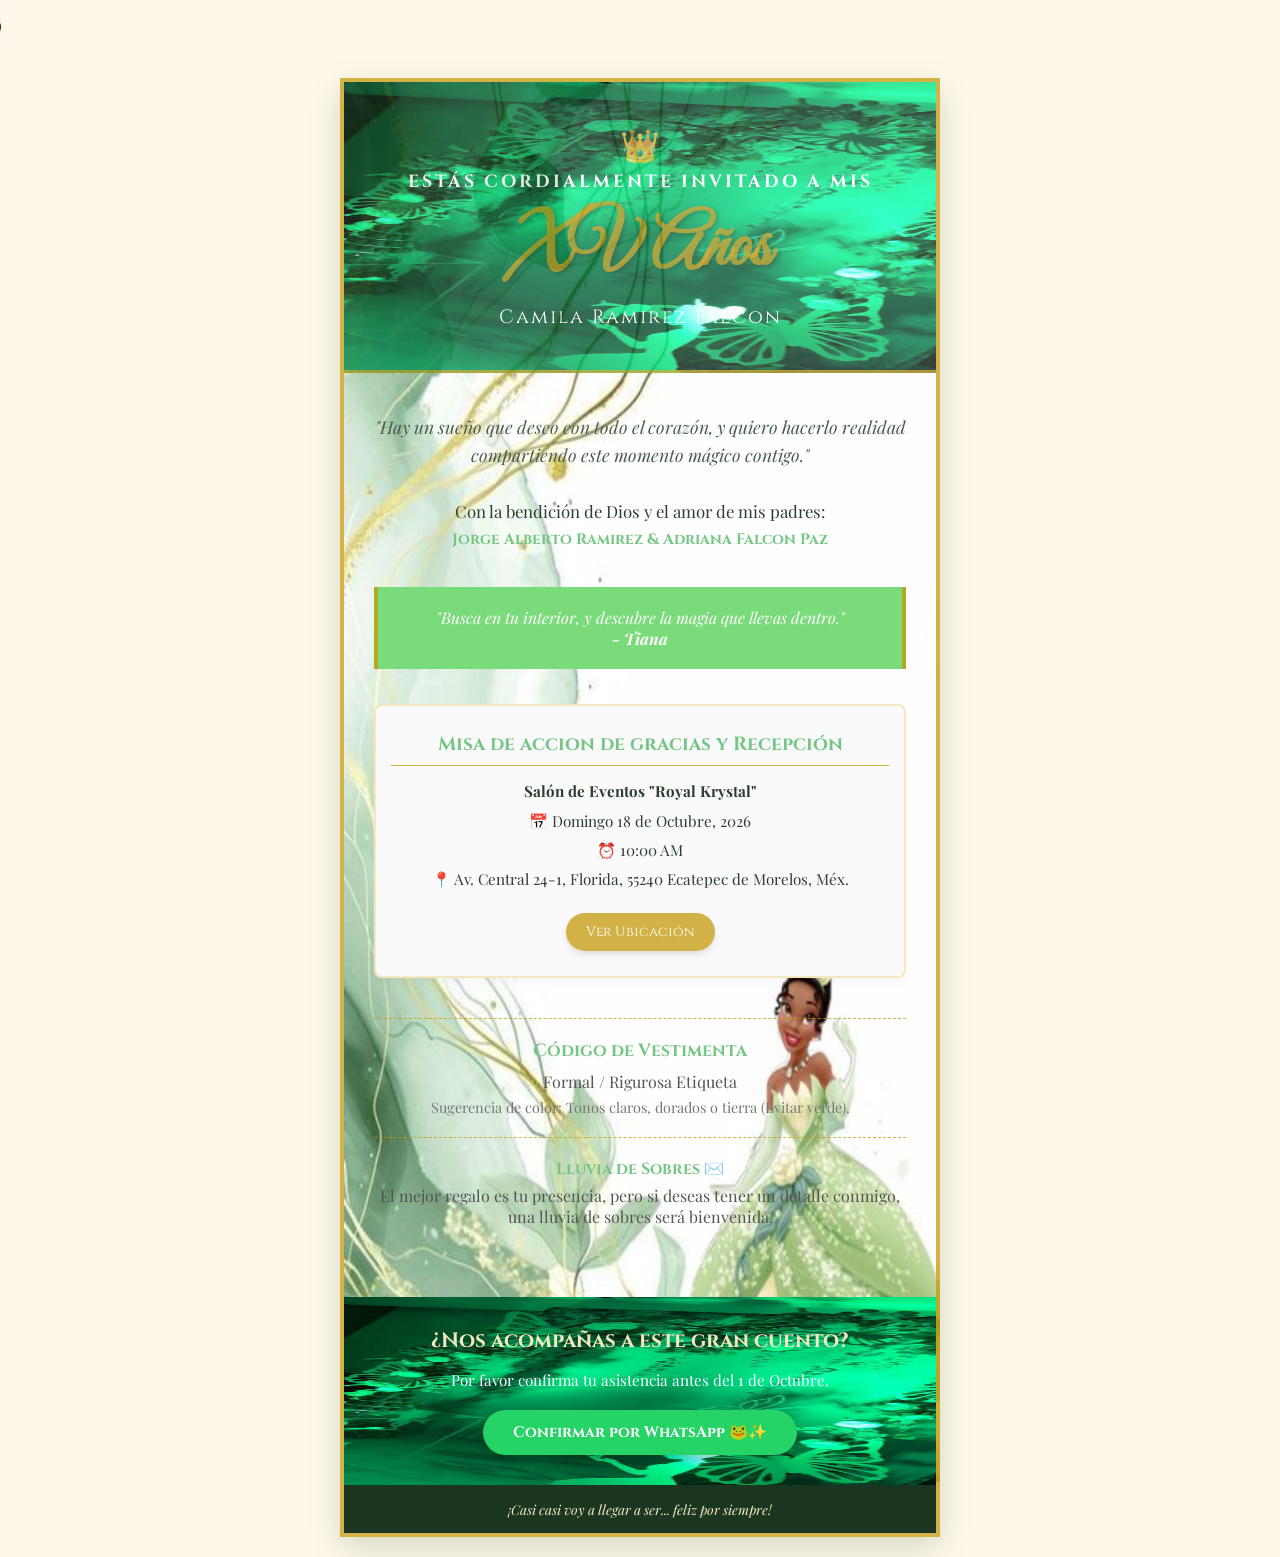
==== invitacion.html @ 3c9a7d22 "Add files via upload" ====
<!DOCTYPE html>
<html lang="es">
<head>
    <meta charset="UTF-8">
    <meta name="viewport" content="width=device-width, initial-scale=1.0">
    <title>Mis XV Años - Inspirado en La Princesa y el Sapo</title>
    <link href="https://fonts.googleapis.com/css2?family=Great+Vibes&family=Playfair+Display:ital,wght@0,400;0,700;1,400&family=Cinzel:wght@500;700&display=swap" rel="stylesheet">
   <link rel="stylesheet" href="styls.css">
</head>
<body>

 
<audio controls autoplay>
  <source src="horse.ogg" type="audio/ogg">
  <source src="Evangeline.mp3" type="audio/mpeg">
Your browser does not support the audio element.
</audio>

    <div class="invitation-container">

        <!-- Encabezado estilo Nueva Orleans / Cuento de Hadas -->
        <div class="header">
            <div class="crown-icon">👑</div>
            <h3>Estás cordialmente invitado a mis</h3>
            <h1>XV Años</h1>
            <p style="font-family: 'Cinzel', serif; letter-spacing: 2px; font-size: 1.2rem;">Camila Ramirez Falcon</p>
        </div>

        <!-- Contenido Principal -->
        <div class="content">
            <p class="intro-text">
                "Hay un sueño que deseo con todo el corazón, y quiero hacerlo realidad compartiendo este momento mágico contigo."
            </p>

            <div class="parents">
                Con la bendición de Dios y el amor de mis padres:
                <span>Jorge Alberto Ramirez & Adriana Falcon Paz</span>
            </div>

            <div class="quote-box">
                "Busca en tu interior, y descubre la magia que llevas dentro."<br>
                <strong>- Tiana</strong>
            </div>

           

            <!-- Detalles del Evento -->
            <div class="event-details">
               
                <!-- Recepción -->
                <div class="event-card">
                    <h3>Misa de accion de gracias y Recepción</h3>
                    <p><strong>Salón de Eventos "Royal Krystal"</strong></p>
                    <p>📅 Domingo 18 de Octubre, 2026</p>
                    <p>⏰ 10:00 AM</p>
                    <p>📍 Av. Central 24-1, Florida, 55240 Ecatepec de Morelos, Méx.</p>
                    <a href="https://maps.app.goo.gl/GmSuYUb7kdvZmVaFA"
                     target="_blank" class="btn">Ver Ubicación</a>
                </div>
            </div>

            <!-- Código de Vestimenta y Lluvia de Sobres -->
            <div class="dress-code">
                <h4>Código de Vestimenta</h4>
                <p>Formal / Rigurosa Etiqueta</p>
                <p style="font-size: 0.9rem; color: #777; margin-top: 5px;">Sugerencia de color: Tonos claros, dorados o tierra (Evitar verde).</p>
            </div>

            <div class="gifts">
                <strong>Lluvia de Sobres ✉️</strong>
                <p>El mejor regalo es tu presencia, pero si deseas tener un detalle conmigo, una lluvia de sobres será bienvenida.</p>
            </div>
        </div>

        <!-- Sección de Confirmación (RSVP) -->
        <div class="rsvp-section">
            <h3 style="color: #F4E8C1;">¿Nos acompañas a este gran cuento?</h3>
            <p style="margin-bottom: 20px; font-size: 0.95rem;">Por favor confirma tu asistencia antes del 1 de Octubre.</p>
            <a href="https://api.whatsapp.com/send?phone=5626602129&text=👋 Hola! quiero confirmar mi asistencia a los XV años de Camila 🐸 " class="btn-whatsapp" target="_blank">                Confirmar por WhatsApp 🐸✨
            </a>
        </div>

        <!-- Pie -->
        <div class="footer">
            <p>¡Casi casi voy a llegar a ser... feliz por siempre!</p>
        </div>

    </div>

</body>
</html>
---- styls.css ----
.swing-top
{
    animation:swing-top 1s linear both
} 
@keyframes 
swing-top
{
    0%{transform:rotateX(0);transform-origin:top}100%{transform:rotateX(180deg);transform-origin:top}
}

     :root {
            --verde-principal: #75c684;
            --verde-claro: #11c145;
            --dorado: #c59a0cc1;
            --dorado-claro: #F4E8C1;
            --amarillo-luz: #FFF8E8;
            --blanco: #FFFFFF;
        }

        * {
            margin: 0;
            padding: 0;
            box-sizing: border-box;
        }


        body {
            background-color: var(--amarillo-luz);
            background-image: url(img/03.gif);
            background-repeat: no-repeat;
            background-size: cover;
            font-family: 'Playfair Display', serif;
            color: #2C3E2D;
            overflow-x: hidden;
        }

        .invitation-container {
            max-width: 600px;
            margin: 20px auto;
            background: var(--blanco);
            border: 4px solid var(--dorado);
            box-shadow: 0 10px 30px rgba(46, 90, 54, 0.2);
            position: relative;
            background-image: url(img/02.jpg);
            background-repeat: no-repeat;
            background-size: 600px 1400px;
            /* background-image: radial-gradient(circle, #ffffff 80%, #f4f8f4 100%);*/
        }

        /* Encabezado */
        .header {
            background: linear-gradient(135deg, var(--verde-principal), var(--verde-claro));
            background-image: url(img/02.jpeg);
            background-repeat: no-repeat;
            background-size: 600px 300px;
            opacity: 0.8;
            color: var(--blanco);
            text-align: center;
            padding: 40px 20px;
            border-bottom: 3px solid var(--dorado);
            position: relative;
        }

        .header h3 {
            font-family: 'Cinzel', serif;
            letter-spacing: 3px;
            font-size: 1.1rem;
            margin-bottom: 10px;
            text-transform: uppercase;
        }

        .header h1 {
            font-family: 'Great Vibes', cursive;
            font-size: 4.5rem;
            color: var(--dorado);
            margin: 10px 0;
            text-shadow: 2px 2px 4px rgba(0,0,0,0.3);
        }

        .crown-icon {
            font-size: 2rem;
            color: var(--dorado);
            margin-bottom: 5px;
        }

        /* Cuerpo de la invitación */
        .content {
            padding: 40px 30px;
            text-align: center;
        }

        .intro-text {
            font-size: 1.1rem;
            font-style: italic;
            line-height: 1.6;
            margin-bottom: 30px;
            color: #4A5D4E;
        }

        .parents {
            font-size: 1.05rem;
            margin-bottom: 35px;
            line-height: 1.5;
        }

        .parents span {
            display: block;
            font-weight: 700;
            color: var(--verde-principal);
            font-family: 'Cinzel', serif;
            font-size: 0.95rem;
            margin-top: 5px;
        }

        .quote-box {
            background: #7adb7a;
            border-left: 4px solid var(--dorado);
            border-right: 4px solid var(--dorado);
            padding: 20px;
            margin: 30px 0;
            font-style: italic;
            color: var(--blanco);
        }

        /* Secciones de Evento (Ceremonia y Recepción) */
        .event-details {
            display: flex;
            justify-content: space-around;
            gap: 20px;
            margin: 35px 0;
            flex-wrap: wrap;
        }

        .event-card {
            flex: 1;
            min-width: 220px;
            background: #FAFAFA;
            border: 2px solid var(--dorado-claro);
            padding: 25px 15px;
            border-radius: 8px;
            box-shadow: 0 4px 10px rgba(0,0,0,0.03);
        }

        .event-card h3 {
            font-family: 'Cinzel', serif;
            color: var(--verde-principal);
            font-size: 1.2rem;
            margin-bottom: 15px;
            border-bottom: 1px solid var(--dorado);
            padding-bottom: 8px;
        }

        .event-card p {
            font-size: 0.95rem;
            margin: 8px 0;
            line-height: 1.4;
        }

        .btn {
            display: inline-block;
            background: var(--dorado);
            color: var(--blanco);
            padding: 10px 20px;
            text-decoration: none;
            border-radius: 25px;
            font-family: 'Cinzel', serif;
            font-size: 0.85rem;
            margin-top: 15px;
            transition: background 0.3s ease;
            box-shadow: 0 4px 6px rgba(0,0,0,0.1);
        }

        .btn:hover {
            background: #b8972b;
        }

        /* Código de Vestimenta y Regalos */
        .dress-code {
            margin: 40px 0 20px 0;
            padding: 20px;
            border-top: 1px dashed var(--dorado);
            border-bottom: 1px dashed var(--dorado);
        }

        .dress-code h4 {
            font-family: 'Cinzel', serif;
            color: var(--verde-principal);
            font-size: 1.1rem;
            margin-bottom: 8px;
        }

        .dress-code p {
            font-size: 1rem;
            color: #555;
        }

        .gifts {
            margin-bottom: 30px;
            font-size: 1rem;
            color: #555;
        }

        .gifts strong {
            color: var(--verde-principal);
            display: block;
            font-family: 'Cinzel', serif;
            margin-bottom: 5px;
        }

        /* Botón de Confirmación */
        .rsvp-section {
            padding: 30px;
            background: var(--verde-principal);
            background-image: url(img/02.jpeg);
            background-repeat: no-repeat;
            background-size: 600px 200px;
            text-align: center;
            color: var(--blanco);
        }

        .rsvp-section h3 {
            font-family: 'Cinzel', serif;
            color: var(--dorado);
            margin-bottom: 15px;
            font-size: 1.3rem;
        }

        .btn-whatsapp {
            display: inline-block;
            background: #25D366;
            color: var(--blanco);
            padding: 12px 30px;
            text-decoration: none;
            border-radius: 30px;
            font-weight: bold;
            font-family: 'Cinzel', serif;
            font-size: 0.95rem;
            box-shadow: 0 4px 10px rgba(0,0,0,0.2);
            transition: transform 0.2s;
        }

        .btn-whatsapp:hover {
            transform: scale(1.05);
        }

        /* Pie de página */
        .footer {
            background: #1a3621;
            color: var(--dorado-claro);
            text-align: center;
            padding: 15px;
            font-size: 0.85rem;
            font-style: italic;
        }

        /* Responsivo */
        @media(max-width: 480px) {
            .header h1 {
                font-size: 3.5rem;
            }
            .content {
                padding: 20px 15px;
            }
        }
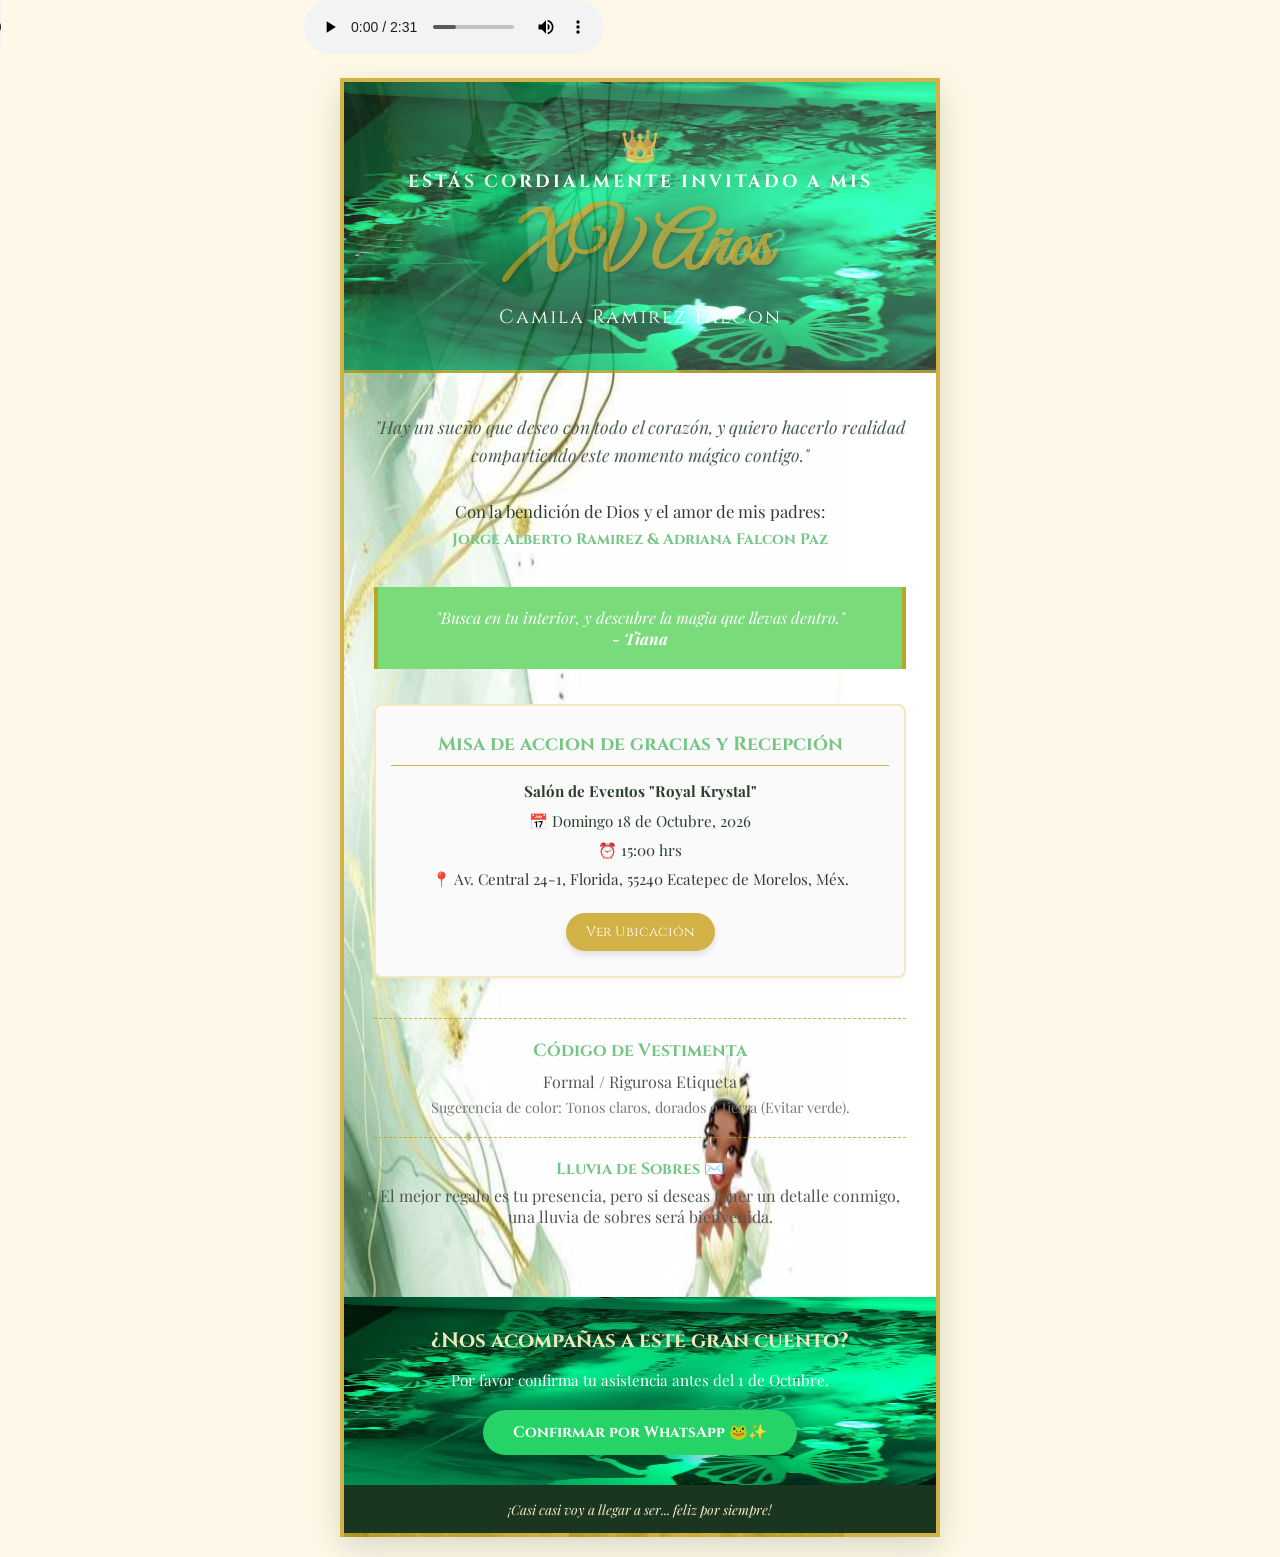
==== commit b7a899b9: "Add files via upload" ====
--- a/invitacion.html
+++ b/invitacion.html
@@ -15,6 +15,12 @@
   <source src="Evangeline.mp3" type="audio/mpeg">
 Your browser does not support the audio element.
 </audio>
+
+<audio controls>
+  <source src="Evangeline.mp3" type="audio/mpeg">
+  Tu navegador no soporta el elemento de audio.
+</audio>
+
 
     <div class="invitation-container">
 
@@ -52,7 +58,7 @@
                     <h3>Misa de accion de gracias y Recepción</h3>
                     <p><strong>Salón de Eventos "Royal Krystal"</strong></p>
                     <p>📅 Domingo 18 de Octubre, 2026</p>
-                    <p>⏰ 10:00 AM</p>
+                    <p>⏰ 15:00 hrs</p>
                     <p>📍 Av. Central 24-1, Florida, 55240 Ecatepec de Morelos, Méx.</p>
                     <a href="https://maps.app.goo.gl/GmSuYUb7kdvZmVaFA"
                      target="_blank" class="btn">Ver Ubicación</a>
--- a/styls.css
+++ b/styls.css
@@ -44,7 +44,7 @@
             position: relative;
             background-image: url(img/02.jpg);
             background-repeat: no-repeat;
-            background-size: 600px 1400px;
+            background-size: 500px 1600px;
             /* background-image: radial-gradient(circle, #ffffff 80%, #f4f8f4 100%);*/
         }
 
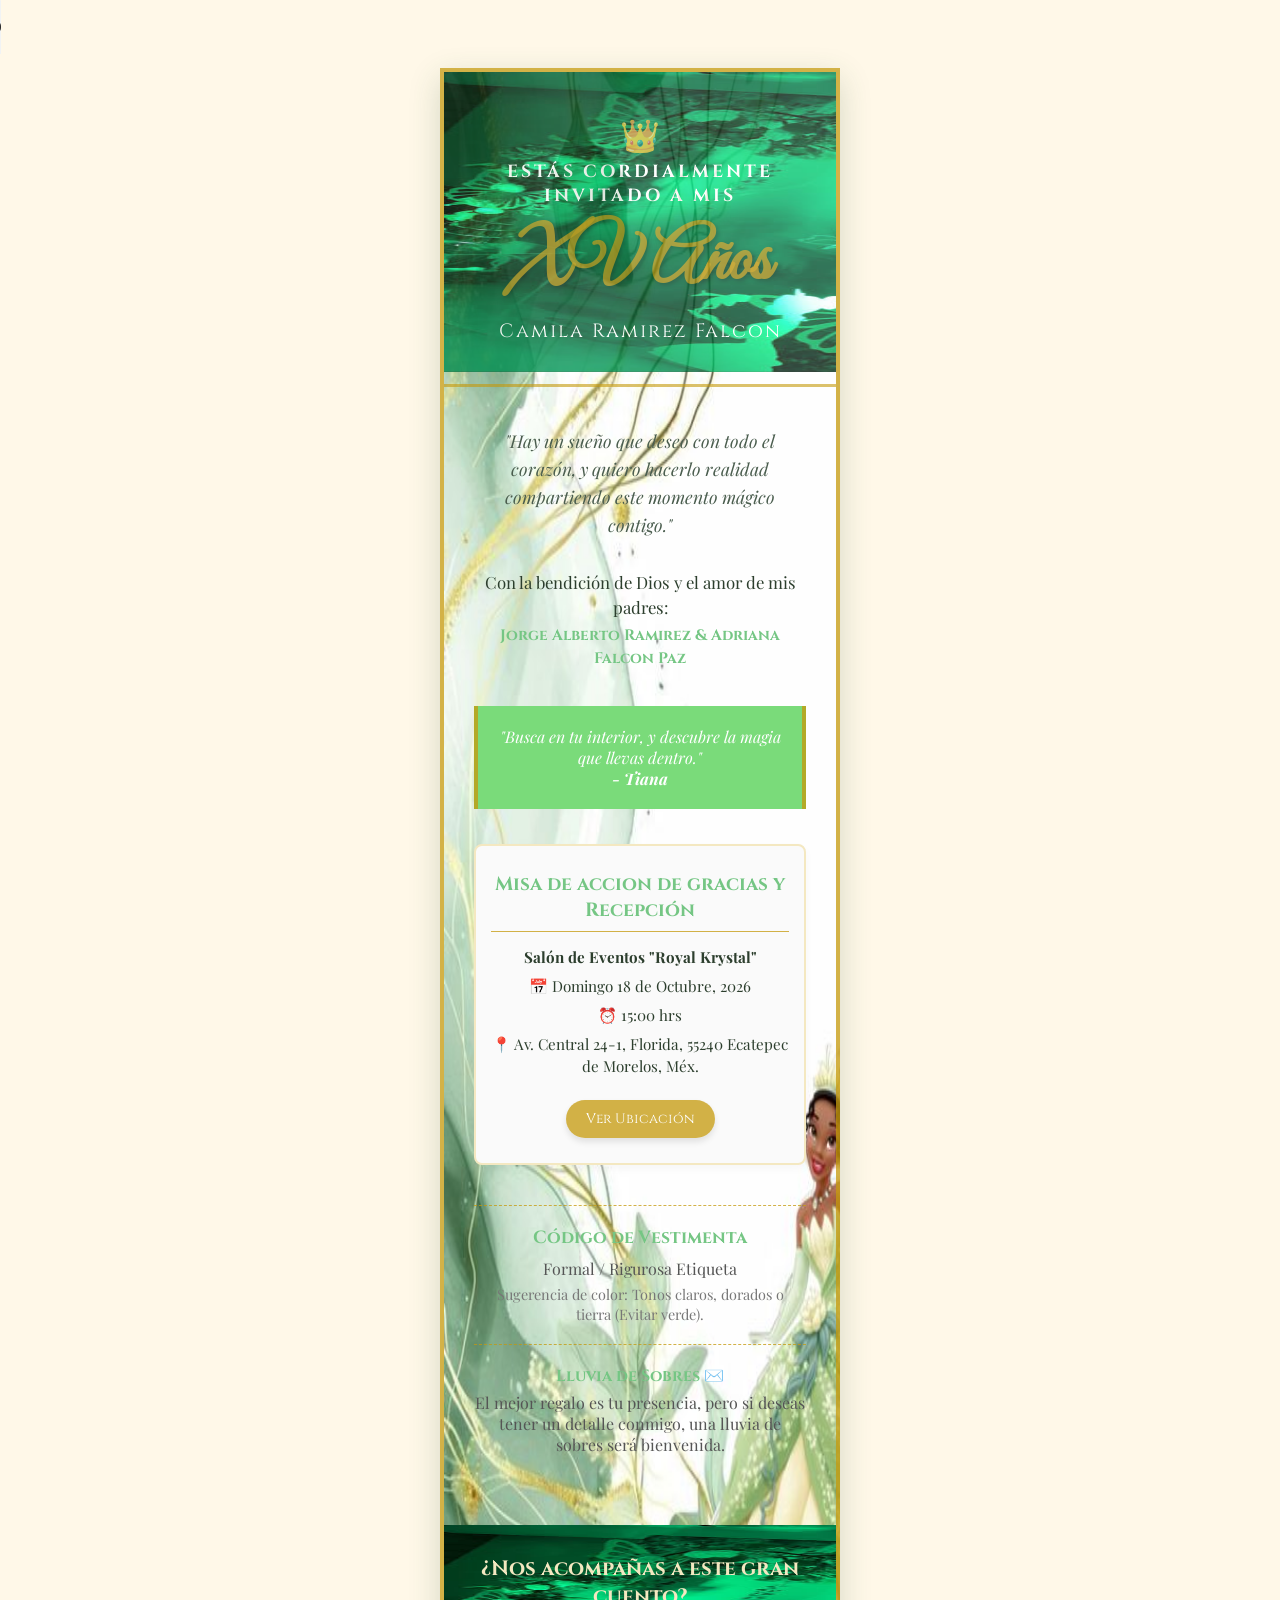
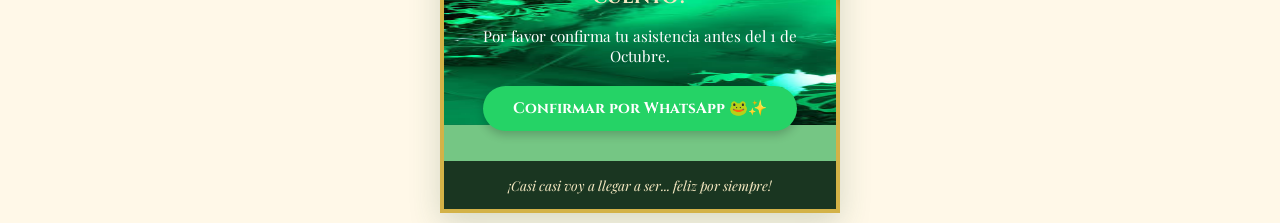
==== commit 878e83d7: "Add files via upload" ====
--- a/invitacion.html
+++ b/invitacion.html
@@ -9,13 +9,13 @@
 </head>
 <body>
 
- 
+  <!--
 <audio controls autoplay>
   <source src="horse.ogg" type="audio/ogg">
   <source src="Evangeline.mp3" type="audio/mpeg">
 Your browser does not support the audio element.
 </audio>
-
+-->
 <audio controls>
   <source src="Evangeline.mp3" type="audio/mpeg">
   Tu navegador no soporta el elemento de audio.
--- a/styls.css
+++ b/styls.css
@@ -36,8 +36,8 @@
         }
 
         .invitation-container {
-            max-width: 600px;
-            margin: 20px auto;
+            max-width: 400px;
+            margin: 10px auto;
             background: var(--blanco);
             border: 4px solid var(--dorado);
             box-shadow: 0 10px 30px rgba(46, 90, 54, 0.2);
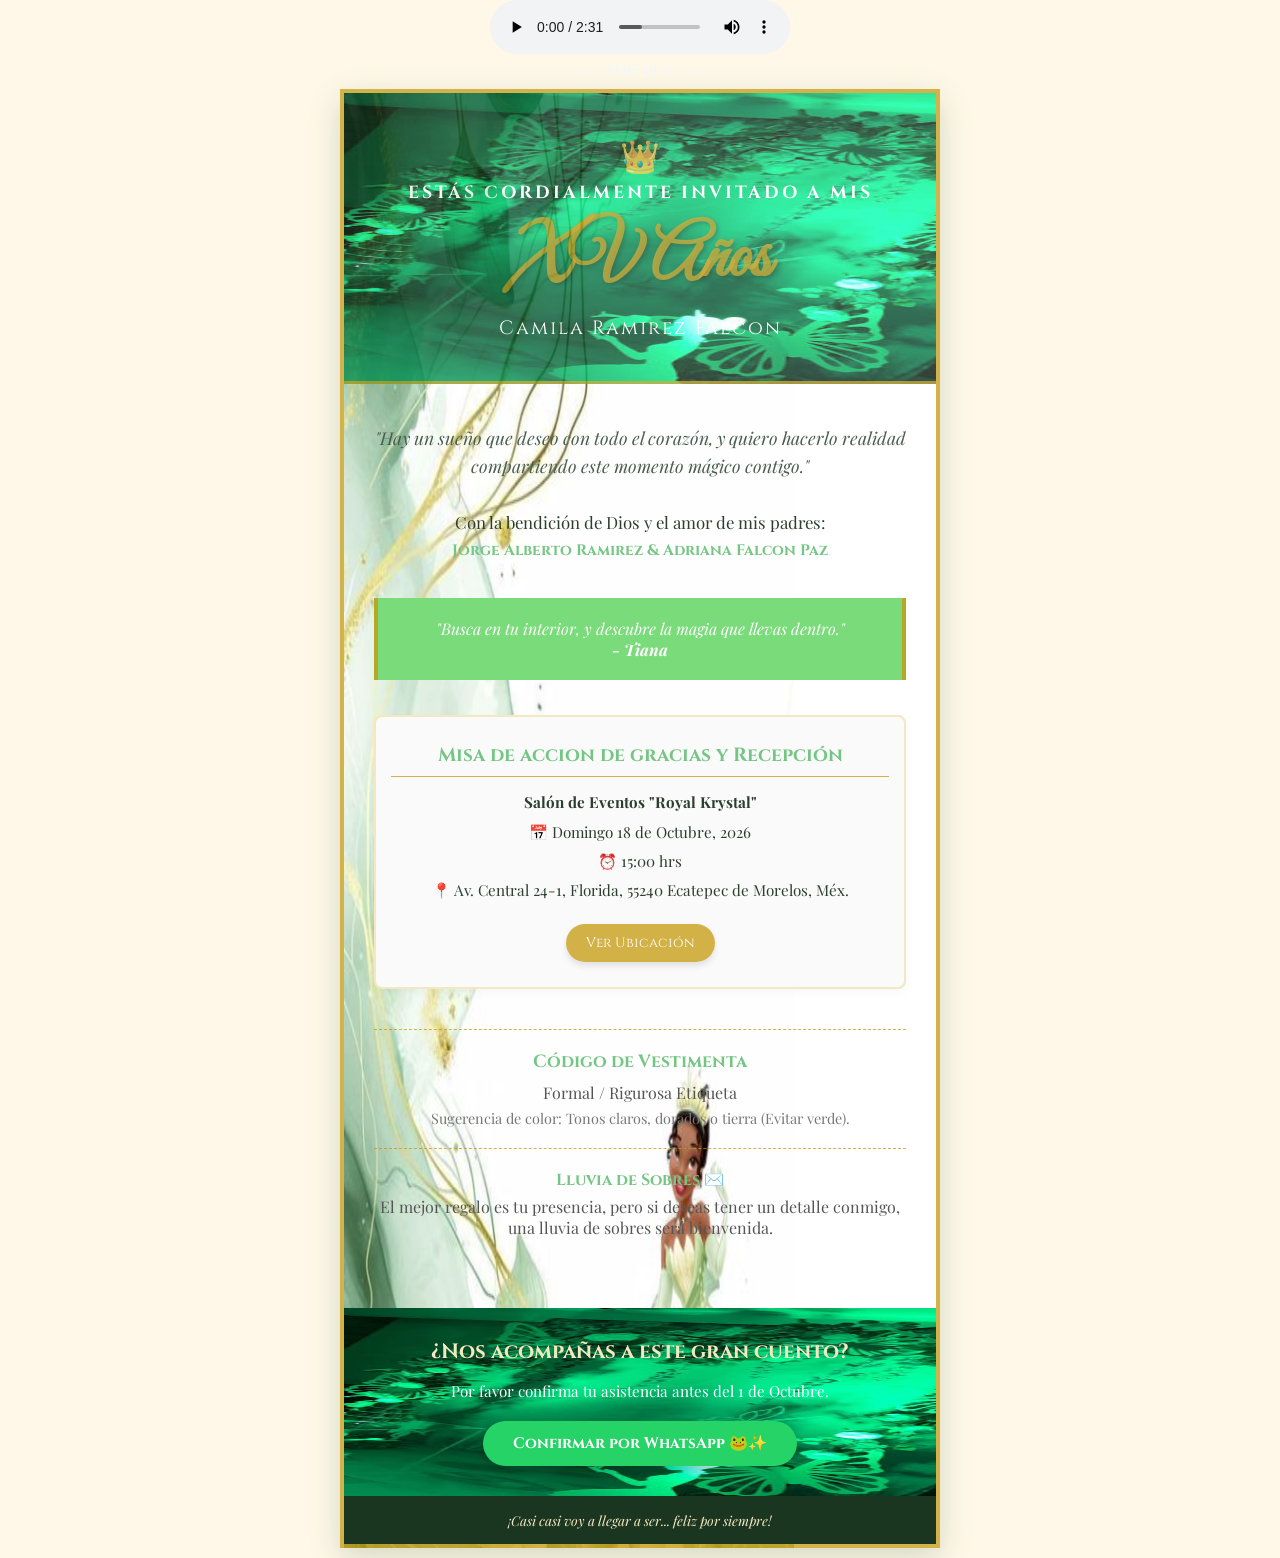
==== commit 028fbf5f: "Add files via upload" ====
--- a/invitacion.html
+++ b/invitacion.html
@@ -16,10 +16,14 @@
 Your browser does not support the audio element.
 </audio>
 -->
+
+<p style="text-align: center;">
 <audio controls>
   <source src="Evangeline.mp3" type="audio/mpeg">
   Tu navegador no soporta el elemento de audio.
 </audio>
+</p>
+<p style="color: aliceblue; text-align: center;"> --- Dale play ---</p>
 
 
     <div class="invitation-container">
--- a/styls.css
+++ b/styls.css
@@ -33,10 +33,10 @@
             font-family: 'Playfair Display', serif;
             color: #2C3E2D;
             overflow-x: hidden;
-        }
+        }   
 
         .invitation-container {
-            max-width: 400px;
+            max-width: 600px;
             margin: 10px auto;
             background: var(--blanco);
             border: 4px solid var(--dorado);
@@ -44,7 +44,7 @@
             position: relative;
             background-image: url(img/02.jpg);
             background-repeat: no-repeat;
-            background-size: 500px 1600px;
+            background-size: 450px 1600px;
             /* background-image: radial-gradient(circle, #ffffff 80%, #f4f8f4 100%);*/
         }
 
